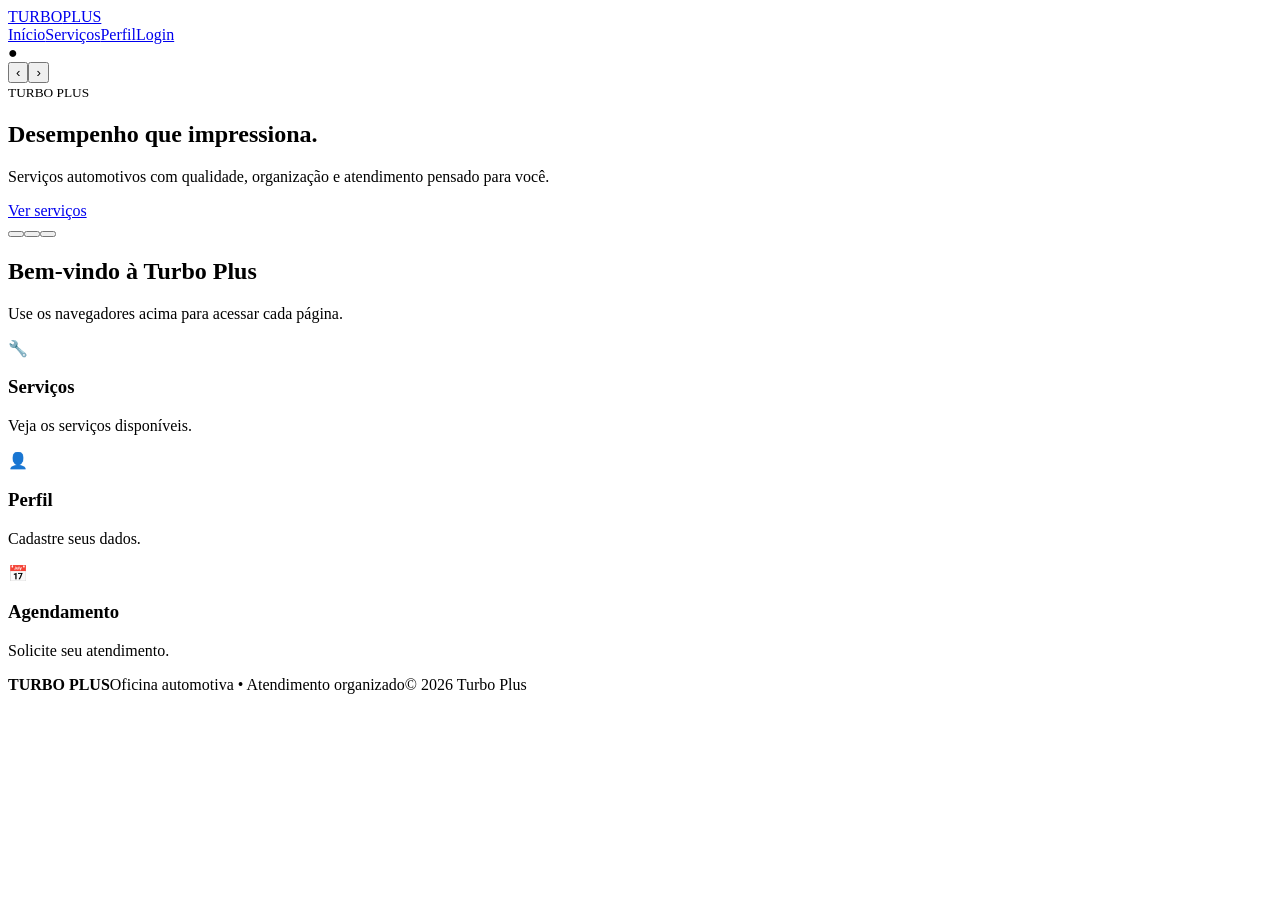
==== template/index.html @ fa1dfd63 "i" ====
<!doctype html><html lang="pt-BR"><head><meta charset="utf-8"><meta name="viewport" content="width=device-width,initial-scale=1"><title>Turbo Plus | Início</title><link rel="stylesheet" href="style.css"></head><body><header class="top"><a class="logo" href="index.html">TURBO<span>PLUS</span></a><nav class="nav"><a class="active" href="index.html">Início</a><a class="" href="servicos.html">Serviços</a><a class="" href="perfil.html">Perfil</a><a href="login.html">Login</a></nav><div class="profile">●</div></header><main class="page"><section class="hero"><button class="arrow left" onclick="slide(-1)">‹</button><button class="arrow right" onclick="slide(1)">›</button><div class="hero-content"><small>TURBO PLUS</small><h1>Desempenho que impressiona.</h1><p>Serviços automotivos com qualidade, organização e atendimento pensado para você.</p><a class="btn" href="servicos.html">Ver serviços</a></div><div class="dots"><button class="active" onclick="slide(0)"></button><button onclick="slide(1)"></button><button onclick="slide(2)"></button></div></section><div class="title"><h2>Bem-vindo à Turbo Plus</h2><p>Use os navegadores acima para acessar cada página.</p></div><section class="cards"><article class="card"><div class="ico">🔧</div><h3>Serviços</h3><p>Veja os serviços disponíveis.</p></article><article class="card"><div class="ico">👤</div><h3>Perfil</h3><p>Cadastre seus dados.</p></article><article class="card"><div class="ico">📅</div><h3>Agendamento</h3><p>Solicite seu atendimento.</p></article></section></main><footer><div class="foot"><b>TURBO PLUS</b><span>Oficina automotiva • Atendimento organizado</span><span>© 2026 Turbo Plus</span></div></footer><script src="script.js"></script></body></html>
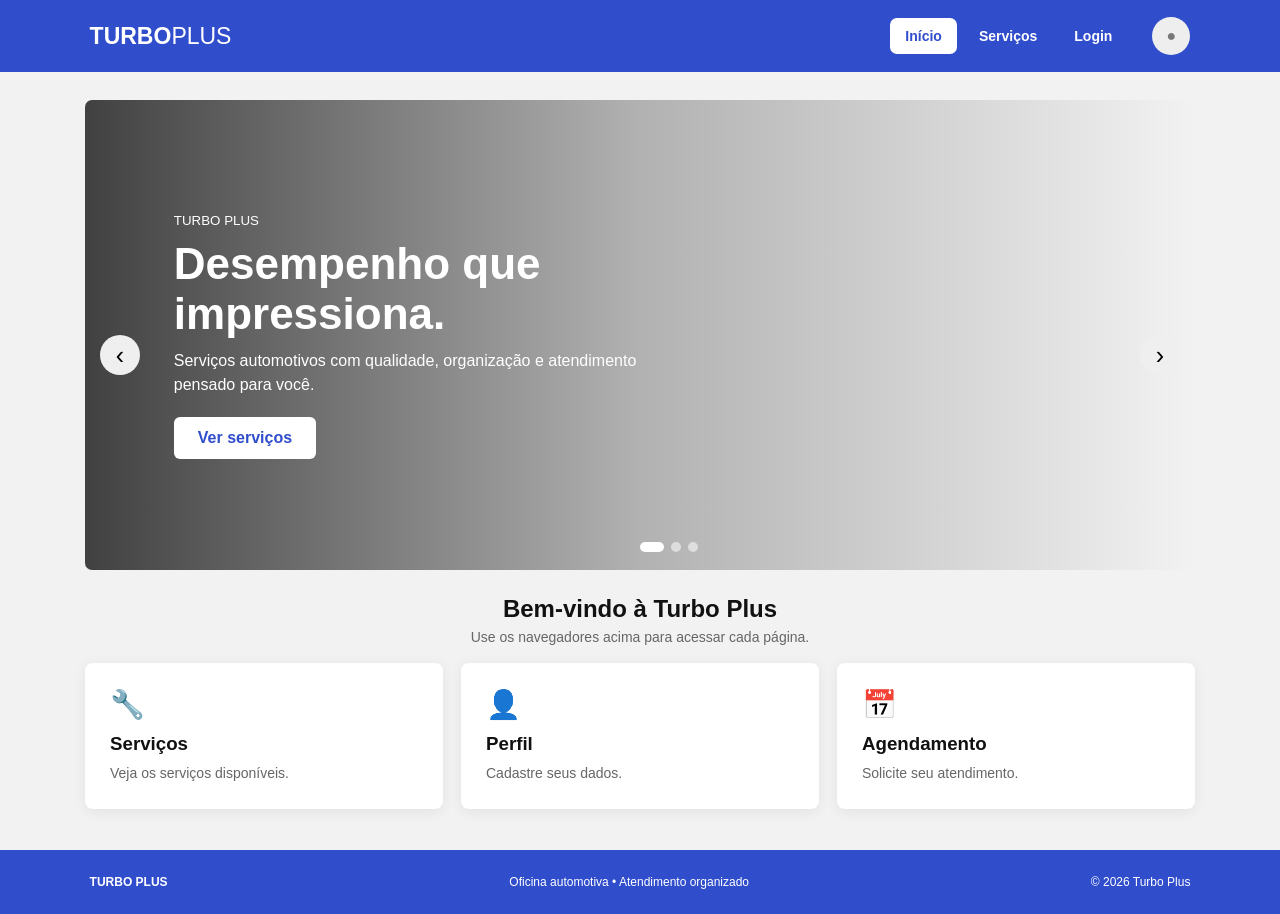
==== commit f10abd6e: "o" ====
--- a/template/index.html
+++ b/template/index.html
@@ -1 +1,57 @@
-<!doctype html><html lang="pt-BR"><head><meta charset="utf-8"><meta name="viewport" content="width=device-width,initial-scale=1"><title>Turbo Plus | Início</title><link rel="stylesheet" href="style.css"></head><body><header class="top"><a class="logo" href="index.html">TURBO<span>PLUS</span></a><nav class="nav"><a class="active" href="index.html">Início</a><a class="" href="servicos.html">Serviços</a><a class="" href="perfil.html">Perfil</a><a href="login.html">Login</a></nav><div class="profile">●</div></header><main class="page"><section class="hero"><button class="arrow left" onclick="slide(-1)">‹</button><button class="arrow right" onclick="slide(1)">›</button><div class="hero-content"><small>TURBO PLUS</small><h1>Desempenho que impressiona.</h1><p>Serviços automotivos com qualidade, organização e atendimento pensado para você.</p><a class="btn" href="servicos.html">Ver serviços</a></div><div class="dots"><button class="active" onclick="slide(0)"></button><button onclick="slide(1)"></button><button onclick="slide(2)"></button></div></section><div class="title"><h2>Bem-vindo à Turbo Plus</h2><p>Use os navegadores acima para acessar cada página.</p></div><section class="cards"><article class="card"><div class="ico">🔧</div><h3>Serviços</h3><p>Veja os serviços disponíveis.</p></article><article class="card"><div class="ico">👤</div><h3>Perfil</h3><p>Cadastre seus dados.</p></article><article class="card"><div class="ico">📅</div><h3>Agendamento</h3><p>Solicite seu atendimento.</p></article></section></main><footer><div class="foot"><b>TURBO PLUS</b><span>Oficina automotiva • Atendimento organizado</span><span>© 2026 Turbo Plus</span></div></footer><script src="script.js"></script></body></html>+<!doctype html>
+<html lang="pt-BR">
+
+<head>
+    <meta charset="utf-8">
+    <meta name="viewport" content="width=device-width,initial-scale=1">
+    <title>Turbo Plus | Início</title>
+    <link rel="stylesheet" href="style.css">
+</head>
+
+<body>
+    <header class="top"><a class="logo" href="index.html">TURBO<span>PLUS</span></a>
+        <nav class="nav"><a class="active" href="index.html">Início</a><a class="" href="servicos.html">Serviços</a>
+            <a href="login.html">Login</a></nav>
+        <div class="profile">●</div>
+    </header>
+    <main class="page">
+        <section class="hero"><button class="arrow left" onclick="slide(-1)">‹</button><button class="arrow right"
+                onclick="slide(1)">›</button>
+            <div class="hero-content"><small>TURBO PLUS</small>
+                <h1>Desempenho que impressiona.</h1>
+                <p>Serviços automotivos com qualidade, organização e atendimento pensado para você.</p><a class="btn"
+                    href="servicos.html">Ver serviços</a>
+            </div>
+            <div class="dots"><button class="active" onclick="slide(0)"></button><button
+                    onclick="slide(1)"></button><button onclick="slide(2)"></button></div>
+        </section>
+        <div class="title">
+            <h2>Bem-vindo à Turbo Plus</h2>
+            <p>Use os navegadores acima para acessar cada página.</p>
+        </div>
+        <section class="cards">
+            <article class="card">
+                <div class="ico">🔧</div>
+                <h3>Serviços</h3>
+                <p>Veja os serviços disponíveis.</p>
+            </article>
+            <article class="card">
+                <div class="ico">👤</div>
+                <h3>Perfil</h3>
+                <p>Cadastre seus dados.</p>
+            </article>
+            <article class="card">
+                <div class="ico">📅</div>
+                <h3>Agendamento</h3>
+                <p>Solicite seu atendimento.</p>
+            </article>
+        </section>
+    </main>
+    <footer>
+        <div class="foot"><b>TURBO PLUS</b><span>Oficina automotiva • Atendimento organizado</span><span>© 2026 Turbo
+                Plus</span></div>
+    </footer>
+    <script src="script.js"></script>
+</body>
+
+</html>
--- a/template/style.css
+++ b/template/style.css
@@ -0,0 +1 @@
+*{box-sizing:border-box;margin:0;padding:0}body{font-family:Arial;background:#f2f2f2;color:#111}a{text-decoration:none}.top{height:72px;background:#304dcc;color:#fff;display:flex;align-items:center;padding:0 7%;gap:25px;position:sticky;top:0;z-index:10}.logo{font-size:23px;font-weight:900;margin-right:auto;color:#fff}.logo span{font-weight:400}.nav{display:flex;gap:7px}.nav a{color:#fff;padding:10px 15px;border-radius:7px;font-size:14px;font-weight:bold}.nav a:hover,.nav a.active{background:#fff;color:#304dcc}.profile{width:38px;height:38px;border-radius:50%;background:#eee;color:#777;display:grid;place-items:center}.page{max-width:1150px;margin:28px auto;padding:0 20px;min-height:calc(100vh - 180px)}.hero{height:470px;border-radius:7px;background:center/cover url('https://images.unsplash.com/photo-1486006920555-c77dcf18193c?auto=format&fit=crop&w=1500&q=85');position:relative;overflow:hidden}.hero:after{content:'';position:absolute;inset:0;background:linear-gradient(90deg,#000b,#0004,transparent)}.hero-content{position:absolute;z-index:2;left:8%;top:50%;transform:translateY(-50%);color:#fff;max-width:500px}.hero h1{font-size:44px;margin:10px 0}.hero p{line-height:1.5}.btn{display:inline-block;background:#fff;color:#304dcc;padding:12px 24px;border-radius:6px;font-weight:bold;margin-top:20px}.arrow{position:absolute;z-index:3;top:50%;width:40px;height:40px;border:0;border-radius:50%;font-size:25px}.left{left:15px}.right{right:15px}.dots{position:absolute;z-index:3;bottom:18px;left:50%;display:flex;gap:7px}.dots button{width:10px;height:10px;border:0;border-radius:50%;background:#fff8}.dots button.active{width:24px;border-radius:10px;background:#fff}.title{text-align:center;margin:25px 0 18px}.title p{color:#666;font-size:14px;margin-top:6px}.cards{display:grid;grid-template-columns:repeat(3,1fr);gap:18px}.card{background:#fff;padding:25px;border-radius:8px;box-shadow:0 3px 14px #0001}.card .ico{font-size:28px;margin-bottom:12px}.card h3{margin-bottom:8px}.card p{color:#666;font-size:14px;line-height:1.5}.form-box{width:min(620px,100%);margin:30px auto;background:#55aaa9;padding:25px;border-radius:9px}.form-box h1,.login-box h1{font-family:Georgia;text-align:center;margin-bottom:20px}.grid,.login-fields{display:grid;grid-template-columns:1fr 1fr;gap:11px}.field{display:flex;flex-direction:column;gap:5px}.field.full{grid-column:1/-1}.field label{font-size:11px}.field input,.field select,.login-fields input{border:0;border-radius:7px;padding:11px;background:#fff;outline:0}.submit{display:block;margin:17px auto 0;background:#18177e;color:#fff;border:0;border-radius:5px;padding:11px 40px;font-weight:bold;cursor:pointer}.login-box{width:min(520px,100%);margin:55px auto;background:#55aaa9;padding:28px;border-radius:9px}.login-fields input{background:#fff}.login-fields input:nth-child(1){grid-column:1/-1}footer{background:#304dcc;color:#fff;padding:25px 7%;margin-top:30px}footer .foot{max-width:1150px;margin:auto;display:flex;justify-content:space-between;font-size:12px}@media(max-width:750px){.top{padding:0 12px}.nav a{padding:8px;font-size:11px}.logo{font-size:18px}.profile{display:none}.hero{height:410px}.hero h1{font-size:34px}.cards{grid-template-columns:1fr}.grid,.login-fields{grid-template-columns:1fr}.field.full,.login-fields input:nth-child(1){grid-column:auto}footer .foot{display:block}.foot p{margin-top:7px}}
